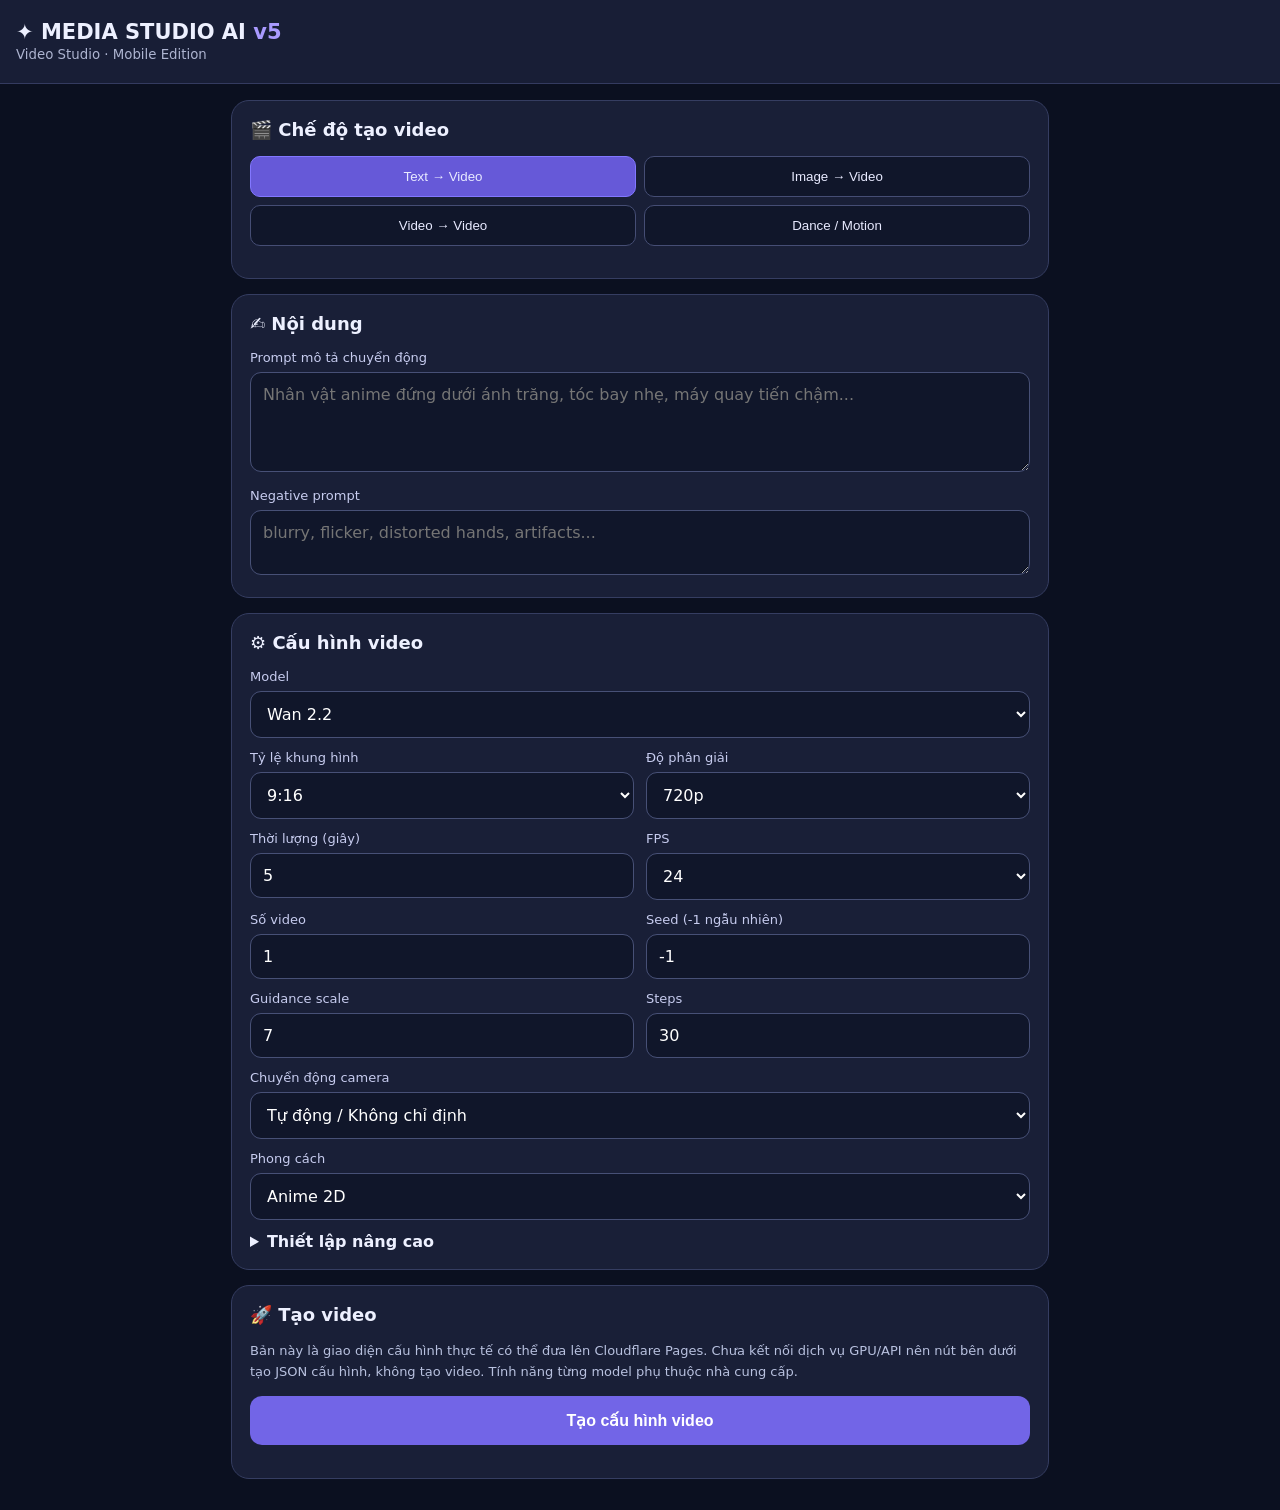
==== public/video.html @ 27defa80 "Add Video Studio AI v5" ====
<!doctype html><html lang="vi"><head><meta charset="utf-8"><meta name="viewport" content="width=device-width,initial-scale=1"><title>Media Studio AI v5 — Video</title><style>:root{font-family:system-ui,Arial;background:#0b1020;color:#edf0ff}*{box-sizing:border-box}body{margin:0}header{padding:20px 16px;background:#181e36;position:sticky;top:0;z-index:2;border-bottom:1px solid #343b60}h1{font-size:21px;margin:0}small,.hint{color:#adb4d0}main{max-width:850px;margin:auto;padding:16px}.panel{background:#191f37;border:1px solid #353d61;border-radius:18px;padding:18px;margin-bottom:15px}h2{font-size:18px;margin:0 0 16px}.grid{display:grid;grid-template-columns:repeat(2,minmax(0,1fr));gap:12px}.full{grid-column:1/-1}label{display:block;font-size:13px;color:#c7ccef;margin-bottom:7px}select,input,textarea{width:100%;background:#10162a;color:#fff;border:1px solid #475076;border-radius:11px;padding:12px;font:inherit}textarea{min-height:100px;resize:vertical}.tabs{display:grid;grid-template-columns:repeat(2,1fr);gap:8px}.tab{border:1px solid #454d74;background:#10162a;color:#e8eaff;border-radius:10px;padding:12px;cursor:pointer}.tab.active{background:#6659d8;border-color:#8277ff}.upload{border:1px dashed #777eb1;padding:16px;border-radius:12px}.upload input{padding:8px}.switch{display:flex;gap:9px;align-items:center}.switch input{width:auto}.btn{background:#7265e7;color:white;border:0;border-radius:12px;padding:15px 20px;font-weight:700;width:100%;font-size:16px;cursor:pointer}.note{font-size:13px;line-height:1.6;color:#b8c1df}.result{white-space:pre-wrap;overflow-wrap:anywhere;background:#0d1429;border-radius:12px;padding:14px;font-size:13px}details{margin-top:12px}summary{cursor:pointer;font-weight:600}@media(max-width:440px){.grid{grid-template-columns:1fr 1fr}header{padding:15px}main{padding:10px}.panel{padding:14px}} </style></head><body><header><h1>✦ MEDIA STUDIO AI <span style="color:#a99aff">v5</span></h1><small>Video Studio · Mobile Edition</small></header><main><section class="panel"><h2>🎬 Chế độ tạo video</h2><div class="tabs" id="tabs"><button class="tab active" data-mode="text">Text → Video</button><button class="tab" data-mode="image">Image → Video</button><button class="tab" data-mode="video">Video → Video</button><button class="tab" data-mode="dance">Dance / Motion</button></div><div id="uploads" style="margin-top:14px"></div></section><section class="panel"><h2>✍️ Nội dung</h2><label for="prompt">Prompt mô tả chuyển động</label><textarea id="prompt" placeholder="Nhân vật anime đứng dưới ánh trăng, tóc bay nhẹ, máy quay tiến chậm..."></textarea><label for="negative" style="margin-top:12px">Negative prompt</label><textarea id="negative" style="min-height:65px" placeholder="blurry, flicker, distorted hands, artifacts..."></textarea></section><section class="panel"><h2>⚙️ Cấu hình video</h2><div class="grid"><div class="full"><label>Model</label><select id="model"><option>Wan 2.2</option><option>LTX-Video / LTX-2</option><option>HunyuanVideo</option><option>AnimateDiff</option><option>API tùy chỉnh</option></select></div><div><label>Tỷ lệ khung hình</label><select id="ratio"><option>9:16</option><option>16:9</option><option>1:1</option><option>4:3</option><option>3:4</option><option>21:9</option></select></div><div><label>Độ phân giải</label><select id="resolution"><option>480p</option><option selected>720p</option><option>1080p</option><option>1440p</option><option>4K</option></select></div><div><label>Thời lượng (giây)</label><input id="duration" type="number" min="1" max="120" value="5"></div><div><label>FPS</label><select id="fps"><option>12</option><option selected>24</option><option>30</option><option>60</option></select></div><div><label>Số video</label><input id="count" type="number" min="1" max="4" value="1"></div><div><label>Seed (-1 ngẫu nhiên)</label><input id="seed" type="number" value="-1"></div><div><label>Guidance scale</label><input id="guidance" type="number" min="0" max="30" step="0.5" value="7"></div><div><label>Steps</label><input id="steps" type="number" min="1" max="100" value="30"></div><div class="full"><label>Chuyển động camera</label><select id="camera"><option value="none">Tự động / Không chỉ định</option><option value="zoom in">Zoom in</option><option value="zoom out">Zoom out</option><option value="pan left">Pan trái</option><option value="pan right">Pan phải</option><option value="orbit">Orbit</option><option value="tracking shot">Tracking shot</option><option value="static camera">Camera cố định</option></select></div><div class="full"><label>Phong cách</label><select id="style"><option>Anime 2D</option><option>Cinematic</option><option>Realistic</option><option>3D</option><option>Fantasy</option><option>Không áp dụng</option></select></div></div><details><summary>Thiết lập nâng cao</summary><div class="grid" style="margin-top:15px"><div><label>Motion strength</label><input id="motion" type="range" min="0" max="100" value="50"></div><div><label>Image strength</label><input id="strength" type="range" min="0" max="100" value="65"></div><div class="full"><label class="switch"><input type="checkbox" id="loop"> Tạo video lặp (loop) nếu model hỗ trợ</label></div><div class="full"><label class="switch"><input type="checkbox" id="audio"> Âm thanh nếu model hỗ trợ</label></div></div></details></section><section class="panel"><h2>🚀 Tạo video</h2><p class="note">Bản này là giao diện cấu hình thực tế có thể đưa lên Cloudflare Pages. Chưa kết nối dịch vụ GPU/API nên nút bên dưới tạo JSON cấu hình, không tạo video. Tính năng từng model phụ thuộc nhà cung cấp.</p><button class="btn" id="generate">Tạo cấu hình video</button><div id="output" style="margin-top:15px"></div></section></main><script>let mode='text';const $=id=>document.getElementById(id);const uploadMap={text:'',image:'<label>Ảnh nguồn</label><input type="file" accept="image/*">',video:'<label>Video nguồn</label><input type="file" accept="video/*">',dance:'<label>Ảnh nhân vật</label><input type="file" accept="image/*"><label style="margin-top:12px">Video chuyển động tham chiếu</label><input type="file" accept="video/*">'};document.querySelectorAll('.tab').forEach(b=>b.onclick=()=>{mode=b.dataset.mode;document.querySelectorAll('.tab').forEach(t=>t.classList.toggle('active',t===b));$('uploads').innerHTML=uploadMap[mode]?'<div class="upload">'+uploadMap[mode]+'</div>':''});$('generate').onclick=()=>{const ids=['prompt','negative','model','ratio','resolution','duration','fps','count','seed','guidance','steps','camera','style','motion','strength'];const obj={mode};ids.forEach(id=>obj[id]=$(id).value);obj.loop=$('loop').checked;obj.audio=$('audio').checked;obj.note='Configuration preview only. GPU backend not connected.';$('output').innerHTML='<div class="result" id="json"></div><button class="btn" style="margin-top:10px" id="copy">Sao chép cấu hình</button>';$('json').textContent=JSON.stringify(obj,null,2);$('copy').onclick=()=>navigator.clipboard.writeText(JSON.stringify(obj,null,2)).then(()=>{$('copy').textContent='Đã sao chép ✓'}).catch(()=>{$('copy').textContent='Không thể sao chép'});};</script></body></html>
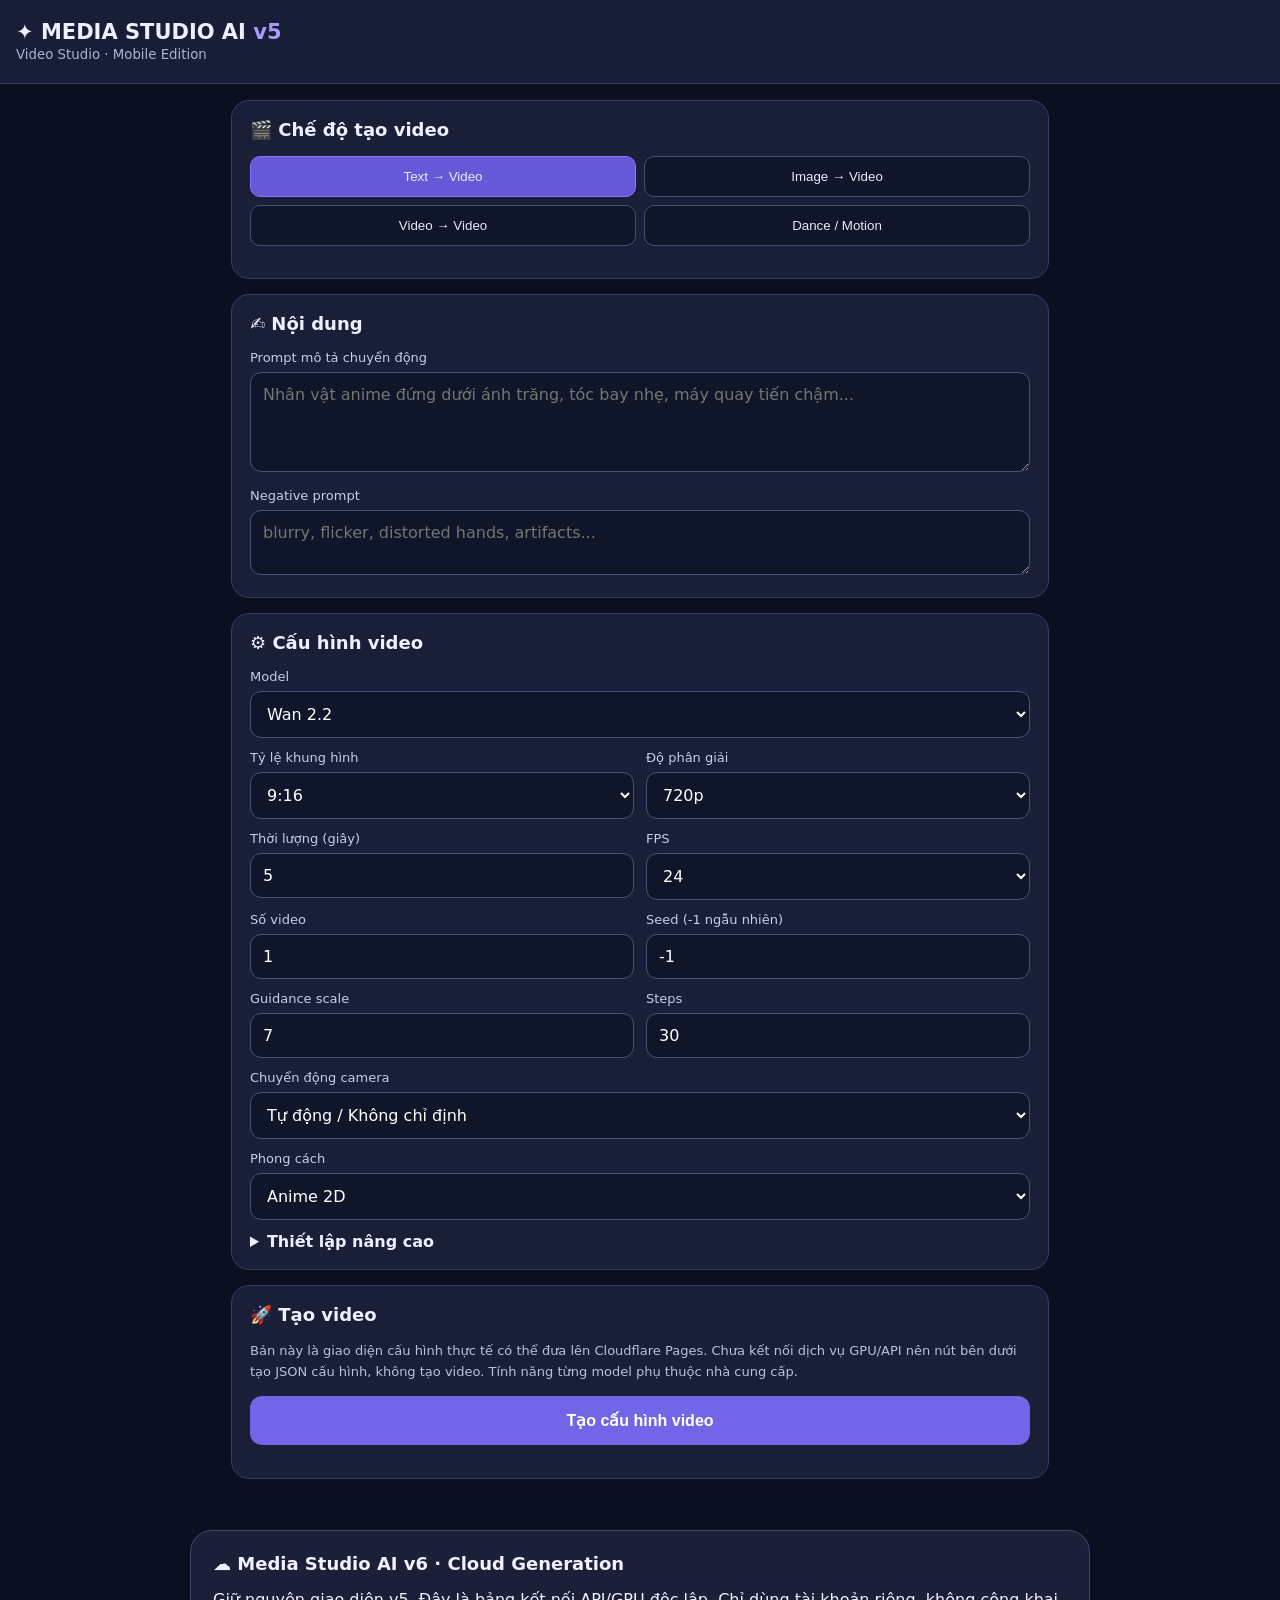
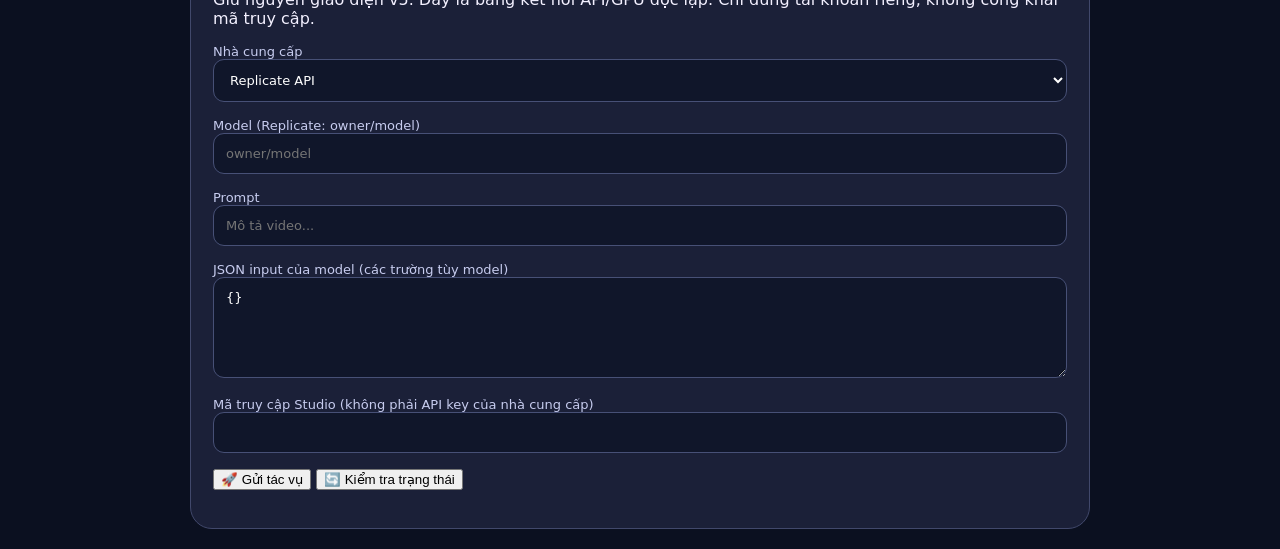
==== commit 9a8fa8a1: "Upgrade Media Studio AI to v6 Cloud" ====
--- a/public/video.html
+++ b/public/video.html
@@ -1 +1,14 @@
-<!doctype html><html lang="vi"><head><meta charset="utf-8"><meta name="viewport" content="width=device-width,initial-scale=1"><title>Media Studio AI v5 — Video</title><style>:root{font-family:system-ui,Arial;background:#0b1020;color:#edf0ff}*{box-sizing:border-box}body{margin:0}header{padding:20px 16px;background:#181e36;position:sticky;top:0;z-index:2;border-bottom:1px solid #343b60}h1{font-size:21px;margin:0}small,.hint{color:#adb4d0}main{max-width:850px;margin:auto;padding:16px}.panel{background:#191f37;border:1px solid #353d61;border-radius:18px;padding:18px;margin-bottom:15px}h2{font-size:18px;margin:0 0 16px}.grid{display:grid;grid-template-columns:repeat(2,minmax(0,1fr));gap:12px}.full{grid-column:1/-1}label{display:block;font-size:13px;color:#c7ccef;margin-bottom:7px}select,input,textarea{width:100%;background:#10162a;color:#fff;border:1px solid #475076;border-radius:11px;padding:12px;font:inherit}textarea{min-height:100px;resize:vertical}.tabs{display:grid;grid-template-columns:repeat(2,1fr);gap:8px}.tab{border:1px solid #454d74;background:#10162a;color:#e8eaff;border-radius:10px;padding:12px;cursor:pointer}.tab.active{background:#6659d8;border-color:#8277ff}.upload{border:1px dashed #777eb1;padding:16px;border-radius:12px}.upload input{padding:8px}.switch{display:flex;gap:9px;align-items:center}.switch input{width:auto}.btn{background:#7265e7;color:white;border:0;border-radius:12px;padding:15px 20px;font-weight:700;width:100%;font-size:16px;cursor:pointer}.note{font-size:13px;line-height:1.6;color:#b8c1df}.result{white-space:pre-wrap;overflow-wrap:anywhere;background:#0d1429;border-radius:12px;padding:14px;font-size:13px}details{margin-top:12px}summary{cursor:pointer;font-weight:600}@media(max-width:440px){.grid{grid-template-columns:1fr 1fr}header{padding:15px}main{padding:10px}.panel{padding:14px}} </style></head><body><header><h1>✦ MEDIA STUDIO AI <span style="color:#a99aff">v5</span></h1><small>Video Studio · Mobile Edition</small></header><main><section class="panel"><h2>🎬 Chế độ tạo video</h2><div class="tabs" id="tabs"><button class="tab active" data-mode="text">Text → Video</button><button class="tab" data-mode="image">Image → Video</button><button class="tab" data-mode="video">Video → Video</button><button class="tab" data-mode="dance">Dance / Motion</button></div><div id="uploads" style="margin-top:14px"></div></section><section class="panel"><h2>✍️ Nội dung</h2><label for="prompt">Prompt mô tả chuyển động</label><textarea id="prompt" placeholder="Nhân vật anime đứng dưới ánh trăng, tóc bay nhẹ, máy quay tiến chậm..."></textarea><label for="negative" style="margin-top:12px">Negative prompt</label><textarea id="negative" style="min-height:65px" placeholder="blurry, flicker, distorted hands, artifacts..."></textarea></section><section class="panel"><h2>⚙️ Cấu hình video</h2><div class="grid"><div class="full"><label>Model</label><select id="model"><option>Wan 2.2</option><option>LTX-Video / LTX-2</option><option>HunyuanVideo</option><option>AnimateDiff</option><option>API tùy chỉnh</option></select></div><div><label>Tỷ lệ khung hình</label><select id="ratio"><option>9:16</option><option>16:9</option><option>1:1</option><option>4:3</option><option>3:4</option><option>21:9</option></select></div><div><label>Độ phân giải</label><select id="resolution"><option>480p</option><option selected>720p</option><option>1080p</option><option>1440p</option><option>4K</option></select></div><div><label>Thời lượng (giây)</label><input id="duration" type="number" min="1" max="120" value="5"></div><div><label>FPS</label><select id="fps"><option>12</option><option selected>24</option><option>30</option><option>60</option></select></div><div><label>Số video</label><input id="count" type="number" min="1" max="4" value="1"></div><div><label>Seed (-1 ngẫu nhiên)</label><input id="seed" type="number" value="-1"></div><div><label>Guidance scale</label><input id="guidance" type="number" min="0" max="30" step="0.5" value="7"></div><div><label>Steps</label><input id="steps" type="number" min="1" max="100" value="30"></div><div class="full"><label>Chuyển động camera</label><select id="camera"><option value="none">Tự động / Không chỉ định</option><option value="zoom in">Zoom in</option><option value="zoom out">Zoom out</option><option value="pan left">Pan trái</option><option value="pan right">Pan phải</option><option value="orbit">Orbit</option><option value="tracking shot">Tracking shot</option><option value="static camera">Camera cố định</option></select></div><div class="full"><label>Phong cách</label><select id="style"><option>Anime 2D</option><option>Cinematic</option><option>Realistic</option><option>3D</option><option>Fantasy</option><option>Không áp dụng</option></select></div></div><details><summary>Thiết lập nâng cao</summary><div class="grid" style="margin-top:15px"><div><label>Motion strength</label><input id="motion" type="range" min="0" max="100" value="50"></div><div><label>Image strength</label><input id="strength" type="range" min="0" max="100" value="65"></div><div class="full"><label class="switch"><input type="checkbox" id="loop"> Tạo video lặp (loop) nếu model hỗ trợ</label></div><div class="full"><label class="switch"><input type="checkbox" id="audio"> Âm thanh nếu model hỗ trợ</label></div></div></details></section><section class="panel"><h2>🚀 Tạo video</h2><p class="note">Bản này là giao diện cấu hình thực tế có thể đưa lên Cloudflare Pages. Chưa kết nối dịch vụ GPU/API nên nút bên dưới tạo JSON cấu hình, không tạo video. Tính năng từng model phụ thuộc nhà cung cấp.</p><button class="btn" id="generate">Tạo cấu hình video</button><div id="output" style="margin-top:15px"></div></section></main><script>let mode='text';const $=id=>document.getElementById(id);const uploadMap={text:'',image:'<label>Ảnh nguồn</label><input type="file" accept="image/*">',video:'<label>Video nguồn</label><input type="file" accept="video/*">',dance:'<label>Ảnh nhân vật</label><input type="file" accept="image/*"><label style="margin-top:12px">Video chuyển động tham chiếu</label><input type="file" accept="video/*">'};document.querySelectorAll('.tab').forEach(b=>b.onclick=()=>{mode=b.dataset.mode;document.querySelectorAll('.tab').forEach(t=>t.classList.toggle('active',t===b));$('uploads').innerHTML=uploadMap[mode]?'<div class="upload">'+uploadMap[mode]+'</div>':''});$('generate').onclick=()=>{const ids=['prompt','negative','model','ratio','resolution','duration','fps','count','seed','guidance','steps','camera','style','motion','strength'];const obj={mode};ids.forEach(id=>obj[id]=$(id).value);obj.loop=$('loop').checked;obj.audio=$('audio').checked;obj.note='Configuration preview only. GPU backend not connected.';$('output').innerHTML='<div class="result" id="json"></div><button class="btn" style="margin-top:10px" id="copy">Sao chép cấu hình</button>';$('json').textContent=JSON.stringify(obj,null,2);$('copy').onclick=()=>navigator.clipboard.writeText(JSON.stringify(obj,null,2)).then(()=>{$('copy').textContent='Đã sao chép ✓'}).catch(()=>{$('copy').textContent='Không thể sao chép'});};</script></body></html>
+<!doctype html><html lang="vi"><head><meta charset="utf-8"><meta name="viewport" content="width=device-width,initial-scale=1"><title>Media Studio AI v5 — Video</title><style>:root{font-family:system-ui,Arial;background:#0b1020;color:#edf0ff}*{box-sizing:border-box}body{margin:0}header{padding:20px 16px;background:#181e36;position:sticky;top:0;z-index:2;border-bottom:1px solid #343b60}h1{font-size:21px;margin:0}small,.hint{color:#adb4d0}main{max-width:850px;margin:auto;padding:16px}.panel{background:#191f37;border:1px solid #353d61;border-radius:18px;padding:18px;margin-bottom:15px}h2{font-size:18px;margin:0 0 16px}.grid{display:grid;grid-template-columns:repeat(2,minmax(0,1fr));gap:12px}.full{grid-column:1/-1}label{display:block;font-size:13px;color:#c7ccef;margin-bottom:7px}select,input,textarea{width:100%;background:#10162a;color:#fff;border:1px solid #475076;border-radius:11px;padding:12px;font:inherit}textarea{min-height:100px;resize:vertical}.tabs{display:grid;grid-template-columns:repeat(2,1fr);gap:8px}.tab{border:1px solid #454d74;background:#10162a;color:#e8eaff;border-radius:10px;padding:12px;cursor:pointer}.tab.active{background:#6659d8;border-color:#8277ff}.upload{border:1px dashed #777eb1;padding:16px;border-radius:12px}.upload input{padding:8px}.switch{display:flex;gap:9px;align-items:center}.switch input{width:auto}.btn{background:#7265e7;color:white;border:0;border-radius:12px;padding:15px 20px;font-weight:700;width:100%;font-size:16px;cursor:pointer}.note{font-size:13px;line-height:1.6;color:#b8c1df}.result{white-space:pre-wrap;overflow-wrap:anywhere;background:#0d1429;border-radius:12px;padding:14px;font-size:13px}details{margin-top:12px}summary{cursor:pointer;font-weight:600}@media(max-width:440px){.grid{grid-template-columns:1fr 1fr}header{padding:15px}main{padding:10px}.panel{padding:14px}} </style></head><body><header><h1>✦ MEDIA STUDIO AI <span style="color:#a99aff">v5</span></h1><small>Video Studio · Mobile Edition</small></header><main><section class="panel"><h2>🎬 Chế độ tạo video</h2><div class="tabs" id="tabs"><button class="tab active" data-mode="text">Text → Video</button><button class="tab" data-mode="image">Image → Video</button><button class="tab" data-mode="video">Video → Video</button><button class="tab" data-mode="dance">Dance / Motion</button></div><div id="uploads" style="margin-top:14px"></div></section><section class="panel"><h2>✍️ Nội dung</h2><label for="prompt">Prompt mô tả chuyển động</label><textarea id="prompt" placeholder="Nhân vật anime đứng dưới ánh trăng, tóc bay nhẹ, máy quay tiến chậm..."></textarea><label for="negative" style="margin-top:12px">Negative prompt</label><textarea id="negative" style="min-height:65px" placeholder="blurry, flicker, distorted hands, artifacts..."></textarea></section><section class="panel"><h2>⚙️ Cấu hình video</h2><div class="grid"><div class="full"><label>Model</label><select id="model"><option>Wan 2.2</option><option>LTX-Video / LTX-2</option><option>HunyuanVideo</option><option>AnimateDiff</option><option>API tùy chỉnh</option></select></div><div><label>Tỷ lệ khung hình</label><select id="ratio"><option>9:16</option><option>16:9</option><option>1:1</option><option>4:3</option><option>3:4</option><option>21:9</option></select></div><div><label>Độ phân giải</label><select id="resolution"><option>480p</option><option selected>720p</option><option>1080p</option><option>1440p</option><option>4K</option></select></div><div><label>Thời lượng (giây)</label><input id="duration" type="number" min="1" max="120" value="5"></div><div><label>FPS</label><select id="fps"><option>12</option><option selected>24</option><option>30</option><option>60</option></select></div><div><label>Số video</label><input id="count" type="number" min="1" max="4" value="1"></div><div><label>Seed (-1 ngẫu nhiên)</label><input id="seed" type="number" value="-1"></div><div><label>Guidance scale</label><input id="guidance" type="number" min="0" max="30" step="0.5" value="7"></div><div><label>Steps</label><input id="steps" type="number" min="1" max="100" value="30"></div><div class="full"><label>Chuyển động camera</label><select id="camera"><option value="none">Tự động / Không chỉ định</option><option value="zoom in">Zoom in</option><option value="zoom out">Zoom out</option><option value="pan left">Pan trái</option><option value="pan right">Pan phải</option><option value="orbit">Orbit</option><option value="tracking shot">Tracking shot</option><option value="static camera">Camera cố định</option></select></div><div class="full"><label>Phong cách</label><select id="style"><option>Anime 2D</option><option>Cinematic</option><option>Realistic</option><option>3D</option><option>Fantasy</option><option>Không áp dụng</option></select></div></div><details><summary>Thiết lập nâng cao</summary><div class="grid" style="margin-top:15px"><div><label>Motion strength</label><input id="motion" type="range" min="0" max="100" value="50"></div><div><label>Image strength</label><input id="strength" type="range" min="0" max="100" value="65"></div><div class="full"><label class="switch"><input type="checkbox" id="loop"> Tạo video lặp (loop) nếu model hỗ trợ</label></div><div class="full"><label class="switch"><input type="checkbox" id="audio"> Âm thanh nếu model hỗ trợ</label></div></div></details></section><section class="panel"><h2>🚀 Tạo video</h2><p class="note">Bản này là giao diện cấu hình thực tế có thể đưa lên Cloudflare Pages. Chưa kết nối dịch vụ GPU/API nên nút bên dưới tạo JSON cấu hình, không tạo video. Tính năng từng model phụ thuộc nhà cung cấp.</p><button class="btn" id="generate">Tạo cấu hình video</button><div id="output" style="margin-top:15px"></div></section></main><script>let mode='text';const $=id=>document.getElementById(id);const uploadMap={text:'',image:'<label>Ảnh nguồn</label><input type="file" accept="image/*">',video:'<label>Video nguồn</label><input type="file" accept="video/*">',dance:'<label>Ảnh nhân vật</label><input type="file" accept="image/*"><label style="margin-top:12px">Video chuyển động tham chiếu</label><input type="file" accept="video/*">'};document.querySelectorAll('.tab').forEach(b=>b.onclick=()=>{mode=b.dataset.mode;document.querySelectorAll('.tab').forEach(t=>t.classList.toggle('active',t===b));$('uploads').innerHTML=uploadMap[mode]?'<div class="upload">'+uploadMap[mode]+'</div>':''});$('generate').onclick=()=>{const ids=['prompt','negative','model','ratio','resolution','duration','fps','count','seed','guidance','steps','camera','style','motion','strength'];const obj={mode};ids.forEach(id=>obj[id]=$(id).value);obj.loop=$('loop').checked;obj.audio=$('audio').checked;obj.note='Configuration preview only. GPU backend not connected.';$('output').innerHTML='<div class="result" id="json"></div><button class="btn" style="margin-top:10px" id="copy">Sao chép cấu hình</button>';$('json').textContent=JSON.stringify(obj,null,2);$('copy').onclick=()=>navigator.clipboard.writeText(JSON.stringify(obj,null,2)).then(()=>{$('copy').textContent='Đã sao chép ✓'}).catch(()=>{$('copy').textContent='Không thể sao chép'});};</script><section id="v6-cloud" style="margin:20px auto;max-width:900px;padding:22px;border:1px solid #41486b;border-radius:22px;background:#1b2038;color:#f3f0ff;font-family:system-ui">
+<h2>☁️ Media Studio AI v6 · Cloud Generation</h2>
+<p>Giữ nguyên giao diện v5. Đây là bảng kết nối API/GPU độc lập. Chỉ dùng tài khoản riêng, không công khai mã truy cập.</p>
+<label>Nhà cung cấp <select id="v6provider"><option value="replicate">Replicate API</option><option value="gpu">GPU Endpoint riêng</option></select></label>
+<p><label>Model (Replicate: owner/model)<input id="v6model" placeholder="owner/model" style="width:100%;box-sizing:border-box"></label></p>
+<p><label>Prompt<input id="v6prompt" placeholder="Mô tả video..." style="width:100%;box-sizing:border-box"></label></p>
+<p><label>JSON input của model (các trường tùy model)<textarea id="v6input" rows="5" style="width:100%;box-sizing:border-box">{}</textarea></label></p>
+<p><label>Mã truy cập Studio (không phải API key của nhà cung cấp)<input id="v6token" type="password" autocomplete="off" style="width:100%;box-sizing:border-box"></label></p>
+<button id="v6create" type="button">🚀 Gửi tác vụ</button> <button id="v6check" type="button">🔄 Kiểm tra trạng thái</button>
+<p id="v6message" role="status"></p><video id="v6video" controls playsinline style="display:none;width:100%;max-height:450px"></video><p><a id="v6download" style="display:none;color:#bcb4ff" target="_blank" rel="noopener">Mở video kết quả</a></p>
+</section>
+<script src="/v6-cloud.js" defer></script>
+
+</body></html>
